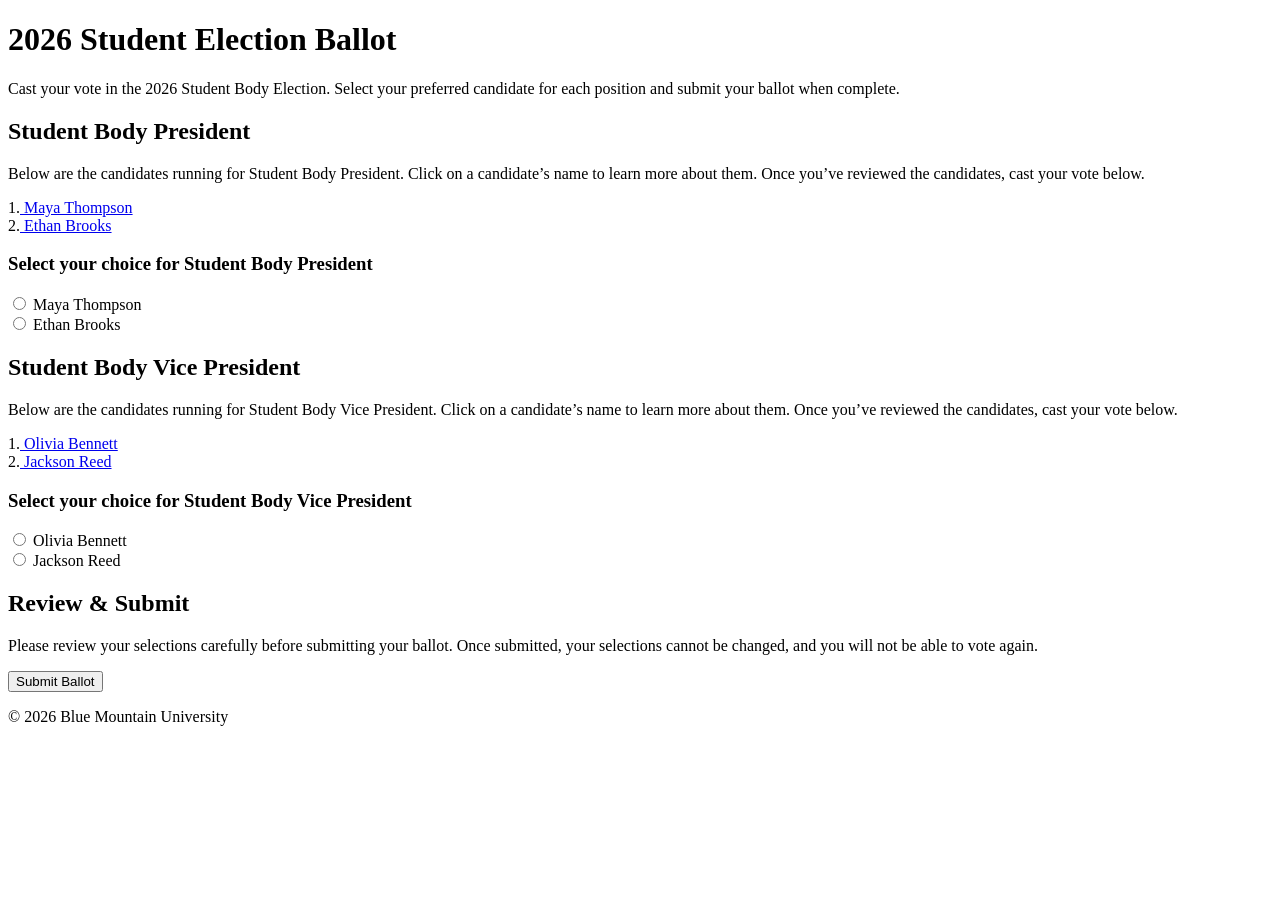
==== index.html @ 24a05982 "Add files via upload" ====
<!doctype html>
<html lang="en">

	<head>
		<title> 2026 Student Election Ballot </title>
	</head>

	<body>

	<header>
		<h1> 2026 Student Election Ballot </h1>

		<p> Cast your vote in the 2026 Student Body Election. Select your preferred candidate for each position and submit your ballot when complete.
		</p>
	</header>

	<main>
		<form>

	<section>
		<h2> Student Body President </h2>

		<p> Below are the candidates running for Student Body President. Click on a candidate’s name to learn more about them. Once you’ve reviewed the candidates, cast your vote below.   
		</p>

		<p>1.<a href="mayathompson.html"> Maya Thompson</a>

		<br>2.<a href="ethanbrooks.html"> Ethan Brooks</a> </p>

		<h3> Select your choice for Student Body President </h3>
		<input type="radio" name="president" value="Maya Thompson"> Maya Thompson <br>
		<input type="radio" name="president" value="Ethan Brooks"> Ethan Brooks
	</section>


	<section>
		<h2> Student Body Vice President </h2>

		<p> Below are the candidates running for Student Body Vice President. Click on a candidate’s name to learn more about them. Once you’ve reviewed the candidates, cast your vote below.   
		</p>

		<p>1.<a href="oliviabennett.html"> Olivia Bennett</a>

		<br>2.<a href="jacksonreed.html"> Jackson Reed</a> </p>

		<h3> Select your choice for Student Body Vice President </h3>
		<input type="radio" name="vicepresident" value="Olivia Bennet"> Olivia Bennett <br>
		<input type="radio" name="vicepresident" value="Jackson Reed"> Jackson Reed
	</section>

	<section>

		<h2> Review & Submit </h2>
		<p> Please review your selections carefully before submitting your ballot. Once submitted, your selections cannot be changed, and you will not be able to vote again.</p>
		 <input type="submit" value="Submit Ballot">
	</section>

</form>

</main>

<footer>
	<p> &copy; 2026 Blue Mountain University </p>
</footer>

	</body>




</html>
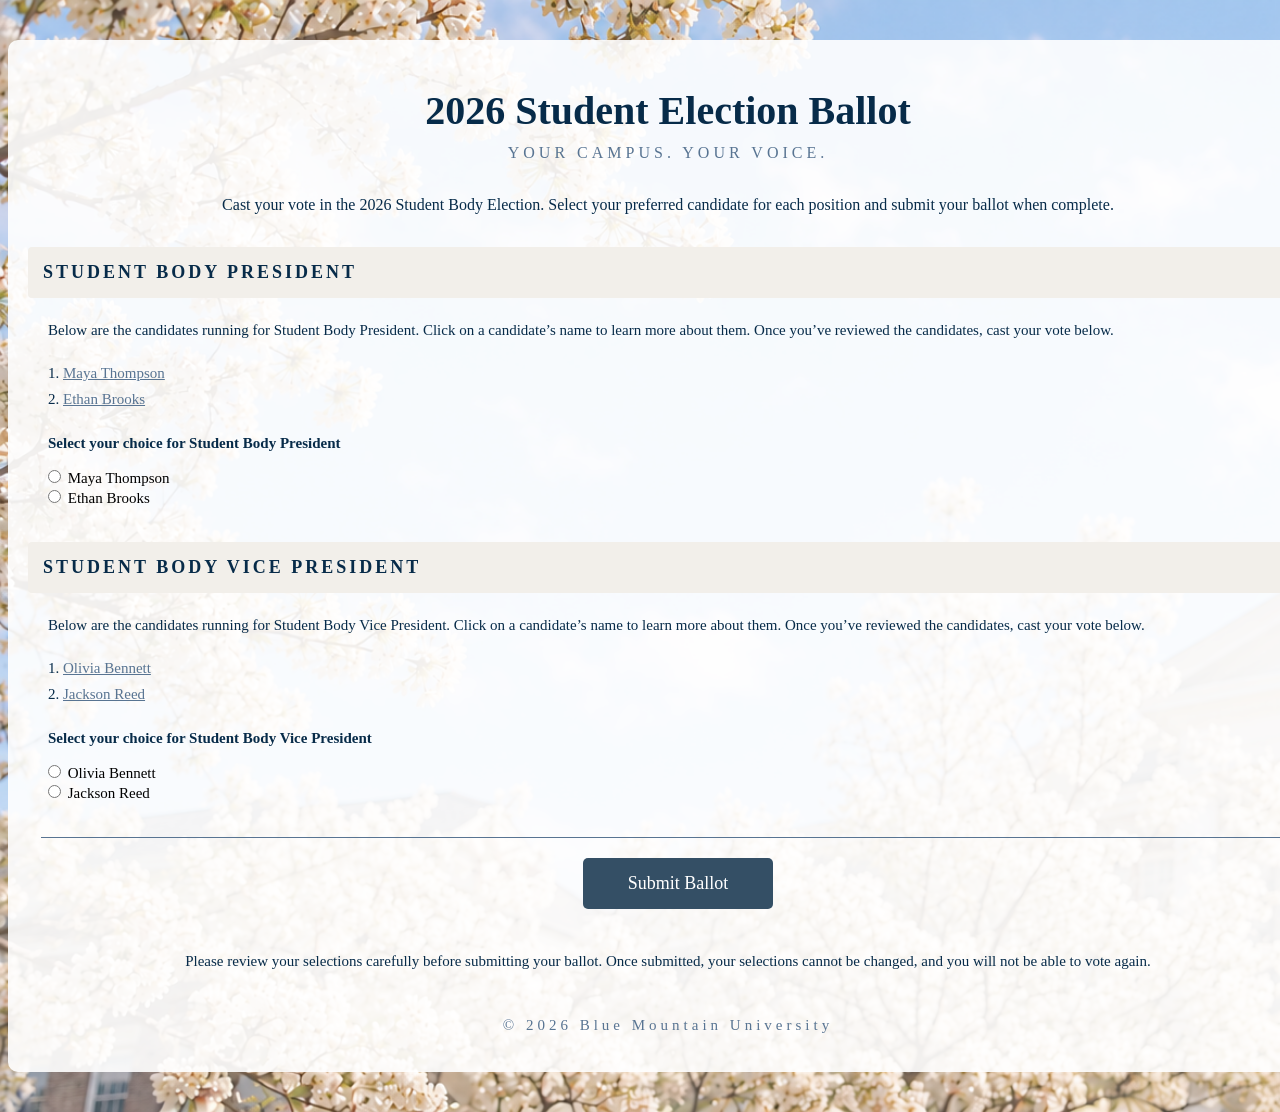
==== commit d1f9c0a2: "Add files via upload Project 2 Changes" ====
--- a/index.html
+++ b/index.html
@@ -3,12 +3,23 @@
 
 	<head>
 		<title> 2026 Student Election Ballot </title>
+		<link rel="stylesheet" href="style.css">
+
+<!--
+AI Use Disclosure:
+Tool: ChatGPT (premium version)
+Purpose: Helped me figure out spacing/padding/margin issues. Also helped me generate CSS code for styling the button.
+Human Role: I applied the explanation to my project situation, inserted the recommended CSS code, and modified the code to work on my page. -->
+
 	</head>
 
 	<body>
+<div id="main">
 
 	<header>
 		<h1> 2026 Student Election Ballot </h1>
+
+		<h2 class="tagline"> YOUR CAMPUS. YOUR VOICE. </h2>
 
 		<p> Cast your vote in the 2026 Student Body Election. Select your preferred candidate for each position and submit your ballot when complete.
 		</p>
@@ -18,14 +29,14 @@
 		<form>
 
 	<section>
-		<h2> Student Body President </h2>
+		<h2> STUDENT BODY PRESIDENT </h2>
 
 		<p> Below are the candidates running for Student Body President. Click on a candidate’s name to learn more about them. Once you’ve reviewed the candidates, cast your vote below.   
 		</p>
 
-		<p>1.<a href="mayathompson.html"> Maya Thompson</a>
+		<p class="candidate">1. <a href="mayathompson.html">Maya Thompson</a></p>
 
-		<br>2.<a href="ethanbrooks.html"> Ethan Brooks</a> </p>
+		<p class="candidate">2. <a href="ethanbrooks.html">Ethan Brooks</a></p>
 
 		<h3> Select your choice for Student Body President </h3>
 		<input type="radio" name="president" value="Maya Thompson"> Maya Thompson <br>
@@ -34,26 +45,27 @@
 
 
 	<section>
-		<h2> Student Body Vice President </h2>
+		<h2> STUDENT BODY VICE PRESIDENT </h2>
 
 		<p> Below are the candidates running for Student Body Vice President. Click on a candidate’s name to learn more about them. Once you’ve reviewed the candidates, cast your vote below.   
 		</p>
 
-		<p>1.<a href="oliviabennett.html"> Olivia Bennett</a>
+		<p class="candidate">1. <a href="oliviabennett.html">Olivia Bennett</a></p>
 
-		<br>2.<a href="jacksonreed.html"> Jackson Reed</a> </p>
+		<p class="candidate">2. <a href="jacksonreed.html">Jackson Reed</a></p>
 
 		<h3> Select your choice for Student Body Vice President </h3>
-		<input type="radio" name="vicepresident" value="Olivia Bennet"> Olivia Bennett <br>
+		<input type="radio" name="vicepresident" value="Olivia Bennett"> Olivia Bennett <br>
 		<input type="radio" name="vicepresident" value="Jackson Reed"> Jackson Reed
 	</section>
 
-	<section>
+	<div id="review">
 
-		<h2> Review & Submit </h2>
+		<input type="submit" value="Submit Ballot">
+
 		<p> Please review your selections carefully before submitting your ballot. Once submitted, your selections cannot be changed, and you will not be able to vote again.</p>
-		 <input type="submit" value="Submit Ballot">
-	</section>
+		 
+	</div>
 
 </form>
 
@@ -63,6 +75,7 @@
 	<p> &copy; 2026 Blue Mountain University </p>
 </footer>
 
+</div>
 	</body>
 
 
--- a/style.css
+++ b/style.css
@@ -0,0 +1,156 @@
+
+
+body { background-image: url(photos/campus.png);
+  		background-repeat: no-repeat;
+  		background-size: cover; 
+  		font-family: "Georgia", serif;
+  		font-weight: 400;
+  	}
+
+
+#main { background-color: rgba(255, 255, 255, 0.9);
+		width: 1280px;
+		margin: 40px auto;
+		padding: 20px;
+		border-radius: 10px;
+	}
+
+section {
+	margin-top: 35px;
+	font-size: 15px;
+}
+
+section p, section h3 {
+    margin-left: 20px;
+}
+
+section input[type="radio"] {
+    margin-left: 20px;
+}
+
+header p {
+	text-align: center;
+	margin-bottom: 0;
+	font-size: 16px;
+}
+
+header {
+	margin-bottom: 10px;
+}
+
+h1 { color: #072b49;
+	 font-size: 40px;
+	 font-weight:700;
+	 text-align: center;
+	 margin-bottom: 5px;
+ }
+
+
+h2 {
+    background-color: #F2EFEA;
+    color: #072b49;
+    font-size: 18px;
+    font-weight: 550;
+    letter-spacing: 3px;
+    padding: 15px;
+    margin-top: 30px;
+    margin-bottom: 20px;
+    border-radius: 4px;
+}
+
+p, a, label {
+    font-weight: 400;
+    color: #072b49;
+}
+
+a {
+    color: #587492;
+    text-decoration: underline;
+    font-size: 15px;
+}
+
+
+p {
+	line-height: 1.6;
+	margin-bottom: 20px;
+	font-size: 15px;
+	font-weight: 400;
+}
+
+h3 {
+	color: #072b49;
+	font-size: 15px;
+	font-weight:400;
+	margin-top: 25px;
+	margin-bottom: 15px;
+	font-weight: bold;
+}
+
+.tagline {
+    background-color: transparent;
+    font-size: 16px;
+    color: #587492;
+    font-weight: normal;
+    letter-spacing: 4px;
+    padding: 0;
+    text-align: center;
+    margin-top: 10px;
+    margin-bottom: 30px;
+
+}
+
+
+section:first-child {
+    margin-top: 15px;
+}
+
+.candidate {
+    margin-top: 0;
+    margin-bottom: 3px;
+    line-height: 1.5;
+    font-size: 15px;
+}
+
+#review {
+	text-align: center;
+	border-top: 1px solid #587492;
+	padding-top:20px;
+	width: 98%;
+	margin: 35px auto 0;
+}
+
+input[type="submit"] {
+    background-color: #344f65;
+    color: white;
+    font-family: Georgia, serif;
+    font-size: 18px;
+    padding: 15px 45px;
+    border: none;
+    border-radius: 5px;
+    margin-left: 20px;
+    margin-bottom: 25px;
+}
+
+input[type="submit"]:hover {
+    background-color: #587492;
+}
+
+#review p {
+	margin-left:0;
+}
+
+footer {
+    text-align: center;
+    margin-top: 40px;
+    padding-bottom: 10px;
+}
+
+footer p {
+    font-size: 15px;
+    letter-spacing: 4px;
+    color: #587492;
+    margin-bottom: 5px;
+}
+
+
+
